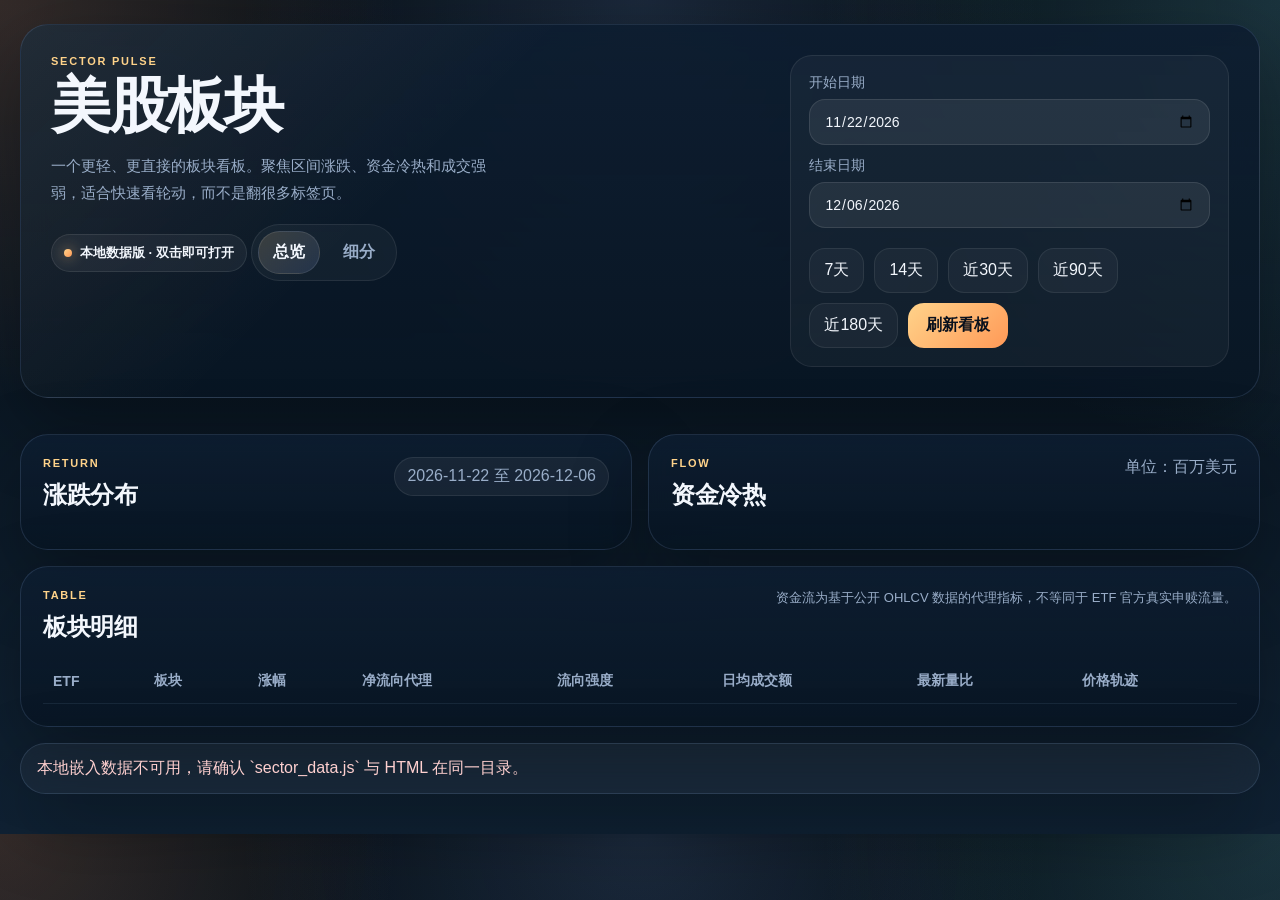
==== sector_dashboard_standalone.html @ 1bcc6a1f "Create sector monitoring dashboard" ====
<!doctype html>
<html lang="zh-CN">
<head>
  <meta charset="utf-8">
  <meta name="viewport" content="width=device-width, initial-scale=1">
  <title>美股板块</title>
  <style>
    :root {
      --bg: #071018;
      --bg2: #102234;
      --panel: rgba(8, 21, 35, 0.8);
      --panel-strong: rgba(13, 29, 48, 0.94);
      --line: rgba(164, 197, 255, 0.14);
      --text: #f3f7fd;
      --muted: #99adc8;
      --gold: #ffd38a;
      --pos: #68d7a8;
      --neg: #ff8080;
      --blue: #8ab2ff;
      --teal: #72d4e4;
      --shadow: 0 28px 80px rgba(0, 0, 0, 0.32);
      --radius: 28px;
    }

    * { box-sizing: border-box; }
    body {
      margin: 0;
      font-family: "Segoe UI", "PingFang SC", sans-serif;
      color: var(--text);
      background:
        radial-gradient(circle at top left, rgba(255, 166, 117, 0.18), transparent 26%),
        radial-gradient(circle at top right, rgba(114, 212, 228, 0.18), transparent 30%),
        radial-gradient(circle at 50% 0%, rgba(138, 178, 255, 0.15), transparent 38%),
        linear-gradient(180deg, var(--bg) 0%, var(--bg2) 100%);
    }

    .shell {
      width: min(1240px, calc(100% - 28px));
      margin: 0 auto;
      padding: 24px 0 40px;
    }

    .hero, .panel, .card, .status {
      background: var(--panel);
      border: 1px solid var(--line);
      border-radius: var(--radius);
      box-shadow: var(--shadow);
      backdrop-filter: blur(14px);
    }

    .hero {
      display: grid;
      grid-template-columns: 1.55fr 0.95fr;
      gap: 24px;
      padding: 30px;
      margin-bottom: 20px;
      background:
        linear-gradient(135deg, rgba(255, 211, 138, 0.08), transparent 34%),
        linear-gradient(180deg, rgba(13, 29, 48, 0.92), rgba(8, 21, 35, 0.82));
    }

    .eyebrow, .kicker {
      margin: 0 0 10px;
      color: var(--gold);
      text-transform: uppercase;
      letter-spacing: 0.16em;
      font-size: 11px;
      font-weight: 700;
    }

    h1, h2 { margin: 0; }
    h1 {
      font-size: clamp(34px, 5vw, 60px);
      line-height: 0.98;
      max-width: 8ch;
      letter-spacing: -0.04em;
    }

    h2 { font-size: 24px; letter-spacing: -0.02em; }

    .copy, .meta, .hint, .status, th { color: var(--muted); }
    .copy { line-height: 1.8; max-width: 54ch; margin: 16px 0 0; font-size: 15px; }

    .hero-note {
      display: inline-flex;
      align-items: center;
      gap: 8px;
      padding: 9px 12px;
      border-radius: 999px;
      background: rgba(255,255,255,0.05);
      border: 1px solid rgba(255,255,255,0.09);
      color: var(--text);
      font-size: 13px;
      font-weight: 600;
    }

    .hero-note::before {
      content: "";
      width: 8px;
      height: 8px;
      border-radius: 999px;
      background: linear-gradient(135deg, var(--gold), #ff9957);
      box-shadow: 0 0 14px rgba(255, 211, 138, 0.7);
    }

    .filters {
      display: grid;
      gap: 12px;
      align-content: start;
      padding: 18px;
      border-radius: 22px;
      background: rgba(255,255,255,0.04);
      border: 1px solid rgba(255,255,255,0.08);
    }

    .view-switch {
      display: inline-flex;
      gap: 8px;
      padding: 6px;
      margin-top: 18px;
      border-radius: 999px;
      background: rgba(255,255,255,0.04);
      border: 1px solid rgba(255,255,255,0.08);
    }

    .view-btn {
      padding: 10px 14px;
      border-radius: 999px;
      background: transparent;
      color: var(--muted);
      border: 1px solid transparent;
      font-weight: 700;
    }

    .view-btn.active {
      background: linear-gradient(135deg, rgba(255, 211, 138, 0.16), rgba(138, 178, 255, 0.14));
      color: var(--text);
      border-color: rgba(255,255,255,0.1);
    }

    label { display: grid; gap: 7px; font-size: 14px; color: var(--muted); }
    input, button {
      border: 0;
      border-radius: 16px;
      font: inherit;
    }

    input {
      padding: 13px 14px;
      background: rgba(255,255,255,0.07);
      color: var(--text);
      border: 1px solid rgba(255,255,255,0.1);
    }

    .actions { display: flex; flex-wrap: wrap; gap: 10px; margin-top: 8px; }
    button {
      cursor: pointer;
      padding: 11px 14px;
      transition: transform 0.18s ease, opacity 0.18s ease, background 0.18s ease, border-color 0.18s ease;
    }
    button:hover { transform: translateY(-1px); }
    .ghost {
      background: rgba(255,255,255,0.04);
      color: var(--text);
      border: 1px solid rgba(255,255,255,0.08);
    }
    .ghost:hover { background: rgba(255,255,255,0.08); }
    .primary {
      background: linear-gradient(135deg, #ffd38a, #ff9957);
      color: #09111d;
      font-weight: 800;
      padding-inline: 18px;
    }

    .cards, .row {
      display: grid;
      gap: 16px;
    }
    .cards {
      grid-template-columns: repeat(4, minmax(0, 1fr));
      margin-bottom: 16px;
    }

    .card {
      padding: 18px;
      background: linear-gradient(180deg, rgba(255,255,255,0.05), rgba(255,255,255,0.02));
    }
    .card p, .card strong, .card span { display: block; }
    .card p { margin: 0 0 8px; }
    .card strong { font-size: 23px; margin-bottom: 8px; letter-spacing: -0.03em; }
    .pos { color: var(--pos); }
    .neg { color: var(--neg); }

    .row {
      grid-template-columns: repeat(2, minmax(0, 1fr));
      margin-bottom: 16px;
    }

    .panel {
      padding: 22px;
      background: linear-gradient(180deg, rgba(13, 29, 48, 0.92), rgba(8, 21, 35, 0.84));
    }
    .head {
      display: flex;
      justify-content: space-between;
      gap: 14px;
      align-items: flex-start;
      margin-bottom: 16px;
    }

    .chart {
      display: grid;
      gap: 12px;
    }

    .bar-row {
      display: grid;
      grid-template-columns: 72px 1fr 78px;
      gap: 12px;
      align-items: center;
      font-size: 14px;
    }

    .track {
      position: relative;
      height: 12px;
      border-radius: 999px;
      background: rgba(255,255,255,0.05);
      overflow: hidden;
    }

    .fill {
      position: absolute;
      top: 0;
      bottom: 0;
      left: 0;
      border-radius: 999px;
    }

    table {
      width: 100%;
      border-collapse: collapse;
      min-width: 980px;
    }

    th, td {
      text-align: left;
      padding: 13px 10px;
      border-bottom: 1px solid rgba(180,205,255,0.09);
      white-space: nowrap;
      font-size: 14px;
    }

    .table-wrap { overflow-x: auto; }
    .pill {
      display: inline-flex;
      padding: 7px 12px;
      border-radius: 999px;
      font-weight: 700;
      color: #09111d;
    }

    .spark { width: 110px; height: 28px; }
    .status {
      margin-top: 16px;
      padding: 14px 16px;
      background: rgba(255,255,255,0.04);
    }
    .small { font-size: 13px; }

    .period-label {
      display: inline-flex;
      align-items: center;
      padding: 8px 12px;
      border-radius: 999px;
      background: rgba(255,255,255,0.05);
      border: 1px solid rgba(255,255,255,0.08);
    }

    @media (max-width: 980px) {
      .hero, .cards, .row { grid-template-columns: 1fr; }
      .head { flex-direction: column; }
    }
  </style>
</head>
<body>
  <main class="shell">
    <section class="hero">
      <div>
        <p class="eyebrow">Sector Pulse</p>
        <h1>美股板块</h1>
        <p class="copy">一个更轻、更直接的板块看板。聚焦区间涨跌、资金冷热和成交强弱，适合快速看轮动，而不是翻很多标签页。</p>
        <div class="hero-note">本地数据版 · 双击即可打开</div>
        <div class="view-switch" id="viewSwitch">
          <button type="button" class="view-btn active" data-view="overview">总览</button>
          <button type="button" class="view-btn" data-view="detail">细分</button>
        </div>
      </div>
      <form id="filters" class="filters">
        <label>
          <span>开始日期</span>
          <input id="startDate" type="date" required>
        </label>
        <label>
          <span>结束日期</span>
          <input id="endDate" type="date" required>
        </label>
        <div class="actions">
          <button type="button" class="ghost" data-days="7">7天</button>
          <button type="button" class="ghost" data-days="14">14天</button>
          <button type="button" class="ghost" data-days="30">近30天</button>
          <button type="button" class="ghost" data-days="90">近90天</button>
          <button type="button" class="ghost" data-days="180">近180天</button>
          <button type="submit" class="primary">刷新看板</button>
        </div>
      </form>
    </section>

    <section class="cards" id="cards"></section>

    <section class="row">
      <article class="panel">
        <div class="head">
          <div>
            <p class="kicker">Return</p>
            <h2 id="perfTitle">涨跌分布</h2>
          </div>
          <div id="rangeText" class="meta period-label"></div>
        </div>
        <div id="perfChart" class="chart"></div>
      </article>

      <article class="panel">
        <div class="head">
          <div>
            <p class="kicker">Flow</p>
            <h2 id="flowTitle">资金冷热</h2>
          </div>
          <div class="meta">单位：百万美元</div>
        </div>
        <div id="flowChart" class="chart"></div>
      </article>
    </section>

    <section class="panel">
      <div class="head">
        <div>
          <p class="kicker">Table</p>
          <h2 id="tableTitle">板块明细</h2>
        </div>
        <div class="meta small">资金流为基于公开 OHLCV 数据的代理指标，不等同于 ETF 官方真实申赎流量。</div>
      </div>
      <div class="table-wrap">
        <table>
          <thead>
            <tr>
              <th>ETF</th>
              <th>板块</th>
              <th>涨幅</th>
              <th>净流向代理</th>
              <th>流向强度</th>
              <th>日均成交额</th>
              <th>最新量比</th>
              <th>价格轨迹</th>
            </tr>
          </thead>
          <tbody id="tbody"></tbody>
        </table>
      </div>
    </section>

    <section id="status" class="status">正在加载数据...</section>
  </main>

  <script src="./sector_data.js"></script>
  <script>
    const OVERVIEW = {
      XLC: { name: "Communication Services", color: "#ff8a4c" },
      XLY: { name: "Consumer Discretionary", color: "#ffb347" },
      XLP: { name: "Consumer Staples", color: "#f6d365" },
      XLE: { name: "Energy", color: "#ff6b6b" },
      XLF: { name: "Financials", color: "#ffd166" },
      XLV: { name: "Health Care", color: "#4ecdc4" },
      XLI: { name: "Industrials", color: "#5dade2" },
      XLB: { name: "Materials", color: "#48c78e" },
      XLRE: { name: "Real Estate", color: "#b784f7" },
      XLK: { name: "Technology", color: "#6c8cff" },
      XLU: { name: "Utilities", color: "#7f8c8d" },
    };

    const DETAIL = {
      SMH: { name: "Semiconductors", color: "#5fa8ff" },
      IGV: { name: "Software", color: "#72d4e4" },
      XBI: { name: "Biotech", color: "#4ecdc4" },
      IHI: { name: "Medical Devices", color: "#7bd389" },
      KRE: { name: "Regional Banks", color: "#ffd166" },
      KIE: { name: "Insurance", color: "#f7b267" },
      XRT: { name: "Retail", color: "#ff9f6e" },
      ITB: { name: "Homebuilders", color: "#c084fc" },
      IYT: { name: "Transportation", color: "#8e9cff" },
      ICLN: { name: "Clean Energy", color: "#4dd599" },
    };

    const VIEWS = {
      overview: {
        label: "总览",
        title: "板块明细",
        perfTitle: "涨跌分布",
        flowTitle: "资金冷热",
        groups: OVERVIEW,
      },
      detail: {
        label: "细分",
        title: "细分行业明细",
        perfTitle: "细分涨跌分布",
        flowTitle: "细分资金冷热",
        groups: DETAIL,
      },
    };

    let currentView = "overview";

    function fmtPct(v) {
      const sign = v > 0 ? "+" : "";
      return `${sign}${v.toFixed(2)}%`;
    }

    function fmtM(v) {
      return `${(v / 1e6).toFixed(1)}M`;
    }

    function fmtB(v) {
      return `${(v / 1e9).toFixed(2)}B`;
    }

    function daysAgo(days) {
      const d = new Date();
      d.setDate(d.getDate() - days);
      return d.toISOString().slice(0, 10);
    }

    function setStatus(text, isError = false) {
      const el = document.getElementById("status");
      el.textContent = text;
      el.style.color = isError ? "#ffd0d0" : "#9eb2d2";
    }

    function spark(values, color) {
      const min = Math.min(...values);
      const max = Math.max(...values);
      const span = max - min || 1;
      const pts = values.map((v, i) => {
        const x = (i / Math.max(values.length - 1, 1)) * 100;
        const y = 24 - ((v - min) / span) * 20;
        return `${x.toFixed(2)},${y.toFixed(2)}`;
      }).join(" ");
      return `<svg viewBox="0 0 100 28" class="spark" preserveAspectRatio="none"><polyline fill="none" stroke="${color}" stroke-width="3" points="${pts}" /></svg>`;
    }

    function moneyFlowMetrics(rows) {
      let netFlow = 0;
      let totalDollarVolume = 0;
      let totalVolume = 0;

      rows.forEach((row) => {
        const typical = (row.high + row.low + row.close) / 3;
        const spread = row.high - row.low;
        const multiplier = spread === 0 ? 0 : (((row.close - row.low) - (row.high - row.close)) / spread);
        const rawFlow = typical * row.volume * multiplier;
        const dollarVolume = typical * row.volume;
        netFlow += rawFlow;
        totalDollarVolume += dollarVolume;
        totalVolume += row.volume;
      });

      const avgDollarVolume = rows.length ? totalDollarVolume / rows.length : 0;
      return {
        netFlow,
        totalDollarVolume,
        flowIntensity: totalDollarVolume ? (netFlow / totalDollarVolume) * 100 : 0,
        avgDollarVolume,
        cmfProxy: totalVolume ? netFlow / totalVolume : 0,
      };
    }

    function getActiveGroups() {
      return VIEWS[currentView].groups;
    }

    function fetchSymbol(symbol, start, end) {
      const rows = (window.SECTOR_DATA?.[symbol] || []).filter((row) => row.date >= start && row.date <= end);

      if (rows.length < 2) throw new Error(`${symbol} 数据不足`);

      const startClose = rows[0].close;
      const endClose = rows[rows.length - 1].close;
      const metrics = moneyFlowMetrics(rows);
      const avgVolume = rows.reduce((sum, row) => sum + row.volume, 0) / rows.length;

      return {
        symbol,
        name: getActiveGroups()[symbol].name,
        color: getActiveGroups()[symbol].color,
        changePct: ((endClose / startClose) - 1) * 100,
        netFlow: metrics.netFlow,
        flowIntensity: metrics.flowIntensity,
        avgDollarVolume: metrics.avgDollarVolume,
        cmfProxy: metrics.cmfProxy,
        lastVolumeRatio: avgVolume ? rows[rows.length - 1].volume / avgVolume : 0,
        sparkline: rows.map((row) => row.close),
      };
    }

    function renderCards(items) {
      const total = items.length;
      const byPerf = [...items].sort((a, b) => b.changePct - a.changePct);
      const byFlow = [...items].sort((a, b) => b.netFlow - a.netFlow);
      const avg = items.reduce((sum, item) => sum + item.changePct, 0) / total;
      const positiveCount = items.filter((item) => item.changePct >= 0).length;
      const inflowCount = items.filter((item) => item.netFlow >= 0).length;

      const cards = [
        { label: "平均涨幅", value: fmtPct(avg), detail: `${positiveCount} / ${total} 个板块为正收益`, cls: avg >= 0 ? "pos" : "neg" },
        { label: "最强上涨", value: `${byPerf[0].symbol} ${fmtPct(byPerf[0].changePct)}`, detail: byPerf[0].name, cls: "pos" },
        { label: "最大流入", value: `${byFlow[0].symbol} ${fmtM(byFlow[0].netFlow)}`, detail: `${inflowCount} / ${total} 个板块呈净流入代理`, cls: byFlow[0].netFlow >= 0 ? "pos" : "neg" },
        { label: "最大流出", value: `${byFlow[byFlow.length - 1].symbol} ${fmtM(byFlow[byFlow.length - 1].netFlow)}`, detail: byFlow[byFlow.length - 1].name, cls: byFlow[byFlow.length - 1].netFlow >= 0 ? "pos" : "neg" },
      ];

      document.getElementById("cards").innerHTML = cards.map((card) => `
        <article class="card">
          <p>${card.label}</p>
          <strong class="${card.cls}">${card.value}</strong>
          <span>${card.detail}</span>
        </article>
      `).join("");
    }

    function syncViewLabels() {
      const config = VIEWS[currentView];
      document.getElementById("perfTitle").textContent = config.perfTitle;
      document.getElementById("flowTitle").textContent = config.flowTitle;
      document.getElementById("tableTitle").textContent = config.title;
      document.querySelectorAll(".view-btn").forEach((button) => {
        button.classList.toggle("active", button.dataset.view === currentView);
      });
    }

    function renderBarChart(id, rows, valueKey, formatter, positiveColor, negativeColor) {
      const max = Math.max(...rows.map((row) => Math.abs(row[valueKey])), 0.0001);
      document.getElementById(id).innerHTML = rows.map((row) => {
        const width = Math.max(6, Math.abs(row[valueKey]) / max * 100);
        const color = row[valueKey] >= 0 ? positiveColor : negativeColor;
        return `
          <div class="bar-row">
            <div>${row.symbol}</div>
            <div class="track"><div class="fill" style="width:${width}%; background:${color}"></div></div>
            <div class="${row[valueKey] >= 0 ? "pos" : "neg"}">${formatter(row[valueKey])}</div>
          </div>
        `;
      }).join("");
    }

    function renderTable(rows) {
      document.getElementById("tbody").innerHTML = rows.map((row) => `
        <tr>
          <td><span class="pill" style="background:${row.color}">${row.symbol}</span></td>
          <td>${row.name}</td>
          <td class="${row.changePct >= 0 ? "pos" : "neg"}">${fmtPct(row.changePct)}</td>
          <td class="${row.netFlow >= 0 ? "pos" : "neg"}">${fmtM(row.netFlow)}</td>
          <td>${fmtPct(row.flowIntensity)}</td>
          <td>${fmtB(row.avgDollarVolume)}</td>
          <td>${row.lastVolumeRatio.toFixed(2)}x</td>
          <td>${spark(row.sparkline, row.color)}</td>
        </tr>
      `).join("");
    }

    async function loadDashboard(start, end) {
      setStatus("正在刷新板块数据...");
      document.getElementById("rangeText").textContent = `${start} 至 ${end}`;
      syncViewLabels();

      try {
        const ok = [];
        const failed = [];
        for (const symbol of Object.keys(getActiveGroups())) {
          try {
            ok.push(fetchSymbol(symbol, start, end));
          } catch (error) {
            failed.push({ symbol, error });
          }
        }
        if (!ok.length) throw new Error("本地嵌入数据不可用，请确认 `sector_data.js` 与 HTML 在同一目录。");

        const sorted = ok.sort((a, b) => b.changePct - a.changePct);
        renderCards(sorted);
        renderBarChart("perfChart", sorted, "changePct", fmtPct, "rgba(88,211,155,0.85)", "rgba(255,123,123,0.85)");
        renderBarChart("flowChart", [...sorted].sort((a, b) => b.netFlow - a.netFlow), "netFlow", (v) => fmtM(v), "rgba(255,209,102,0.9)", "rgba(124,166,255,0.9)");
        renderTable(sorted);

        setStatus(`已更新 ${ok.length} 个板块${failed.length ? `，另有 ${failed.length} 个板块数据不足` : ""}。`);
      } catch (error) {
        setStatus(error.message || "加载失败", true);
      }
    }

    function syncPreset(days) {
      document.getElementById("startDate").value = daysAgo(days);
      document.getElementById("endDate").value = daysAgo(0);
    }

    document.addEventListener("DOMContentLoaded", () => {
      syncPreset(14);
      document.getElementById("viewSwitch").querySelectorAll("button[data-view]").forEach((button) => {
        button.addEventListener("click", () => {
          currentView = button.dataset.view;
          loadDashboard(document.getElementById("startDate").value, document.getElementById("endDate").value);
        });
      });
      document.querySelectorAll("button[data-days]").forEach((button) => {
        button.addEventListener("click", () => {
          syncPreset(Number(button.dataset.days));
          loadDashboard(document.getElementById("startDate").value, document.getElementById("endDate").value);
        });
      });

      document.getElementById("filters").addEventListener("submit", (event) => {
        event.preventDefault();
        loadDashboard(document.getElementById("startDate").value, document.getElementById("endDate").value);
      });

      loadDashboard(document.getElementById("startDate").value, document.getElementById("endDate").value);
    });
  </script>
</body>
</html>
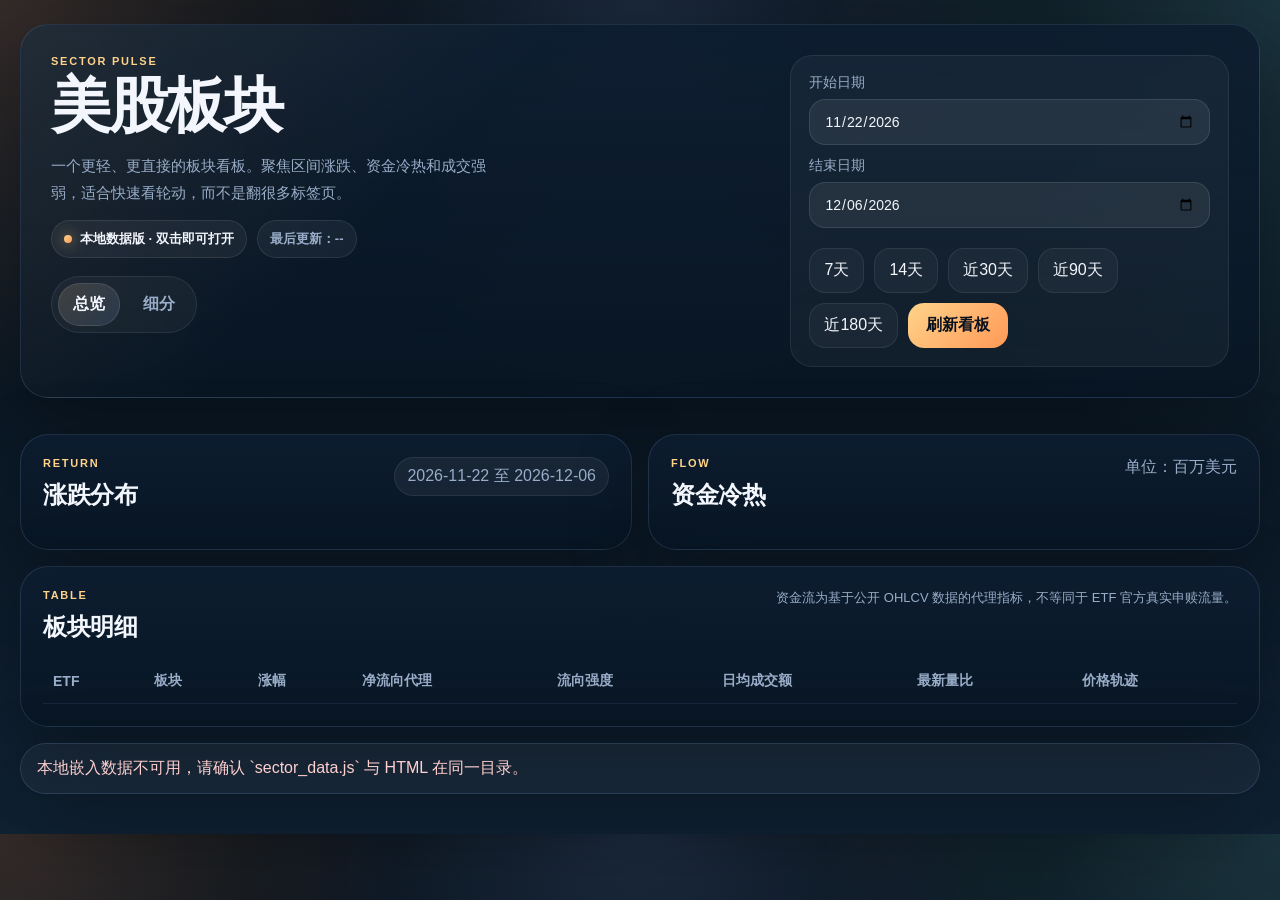
==== commit f04c3dbf: "Show last updated time" ====
--- a/sector_dashboard_standalone.html
+++ b/sector_dashboard_standalone.html
@@ -103,6 +103,26 @@
       box-shadow: 0 0 14px rgba(255, 211, 138, 0.7);
     }
 
+    .meta-row {
+      display: flex;
+      flex-wrap: wrap;
+      gap: 10px;
+      margin-top: 14px;
+    }
+
+    .meta-pill {
+      display: inline-flex;
+      align-items: center;
+      gap: 8px;
+      padding: 9px 12px;
+      border-radius: 999px;
+      background: rgba(255,255,255,0.05);
+      border: 1px solid rgba(255,255,255,0.09);
+      color: var(--muted);
+      font-size: 13px;
+      font-weight: 600;
+    }
+
     .filters {
       display: grid;
       gap: 12px;
@@ -290,7 +310,10 @@
         <p class="eyebrow">Sector Pulse</p>
         <h1>美股板块</h1>
         <p class="copy">一个更轻、更直接的板块看板。聚焦区间涨跌、资金冷热和成交强弱，适合快速看轮动，而不是翻很多标签页。</p>
-        <div class="hero-note">本地数据版 · 双击即可打开</div>
+        <div class="meta-row">
+          <div class="hero-note">本地数据版 · 双击即可打开</div>
+          <div class="meta-pill" id="lastUpdated">最后更新：--</div>
+        </div>
         <div class="view-switch" id="viewSwitch">
           <button type="button" class="view-btn active" data-view="overview">总览</button>
           <button type="button" class="view-btn" data-view="detail">细分</button>
@@ -445,6 +468,20 @@
       el.style.color = isError ? "#ffd0d0" : "#9eb2d2";
     }
 
+    function formatUpdatedAt(value) {
+      if (!value) return "--";
+      const date = new Date(value);
+      if (Number.isNaN(date.getTime())) return value;
+      return date.toLocaleString("zh-CN", {
+        year: "numeric",
+        month: "2-digit",
+        day: "2-digit",
+        hour: "2-digit",
+        minute: "2-digit",
+        timeZoneName: "short",
+      });
+    }
+
     function spark(values, color) {
       const min = Math.min(...values);
       const max = Math.max(...values);
@@ -487,8 +524,12 @@
       return VIEWS[currentView].groups;
     }
 
+    function getDataset() {
+      return window.SECTOR_DATA?.data || {};
+    }
+
     function fetchSymbol(symbol, start, end) {
-      const rows = (window.SECTOR_DATA?.[symbol] || []).filter((row) => row.date >= start && row.date <= end);
+      const rows = (getDataset()[symbol] || []).filter((row) => row.date >= start && row.date <= end);
 
       if (rows.length < 2) throw new Error(`${symbol} 数据不足`);
 
@@ -610,6 +651,7 @@
     }
 
     document.addEventListener("DOMContentLoaded", () => {
+      document.getElementById("lastUpdated").textContent = `最后更新：${formatUpdatedAt(window.SECTOR_DATA?.meta?.updated_at)}`;
       syncPreset(14);
       document.getElementById("viewSwitch").querySelectorAll("button[data-view]").forEach((button) => {
         button.addEventListener("click", () => {
